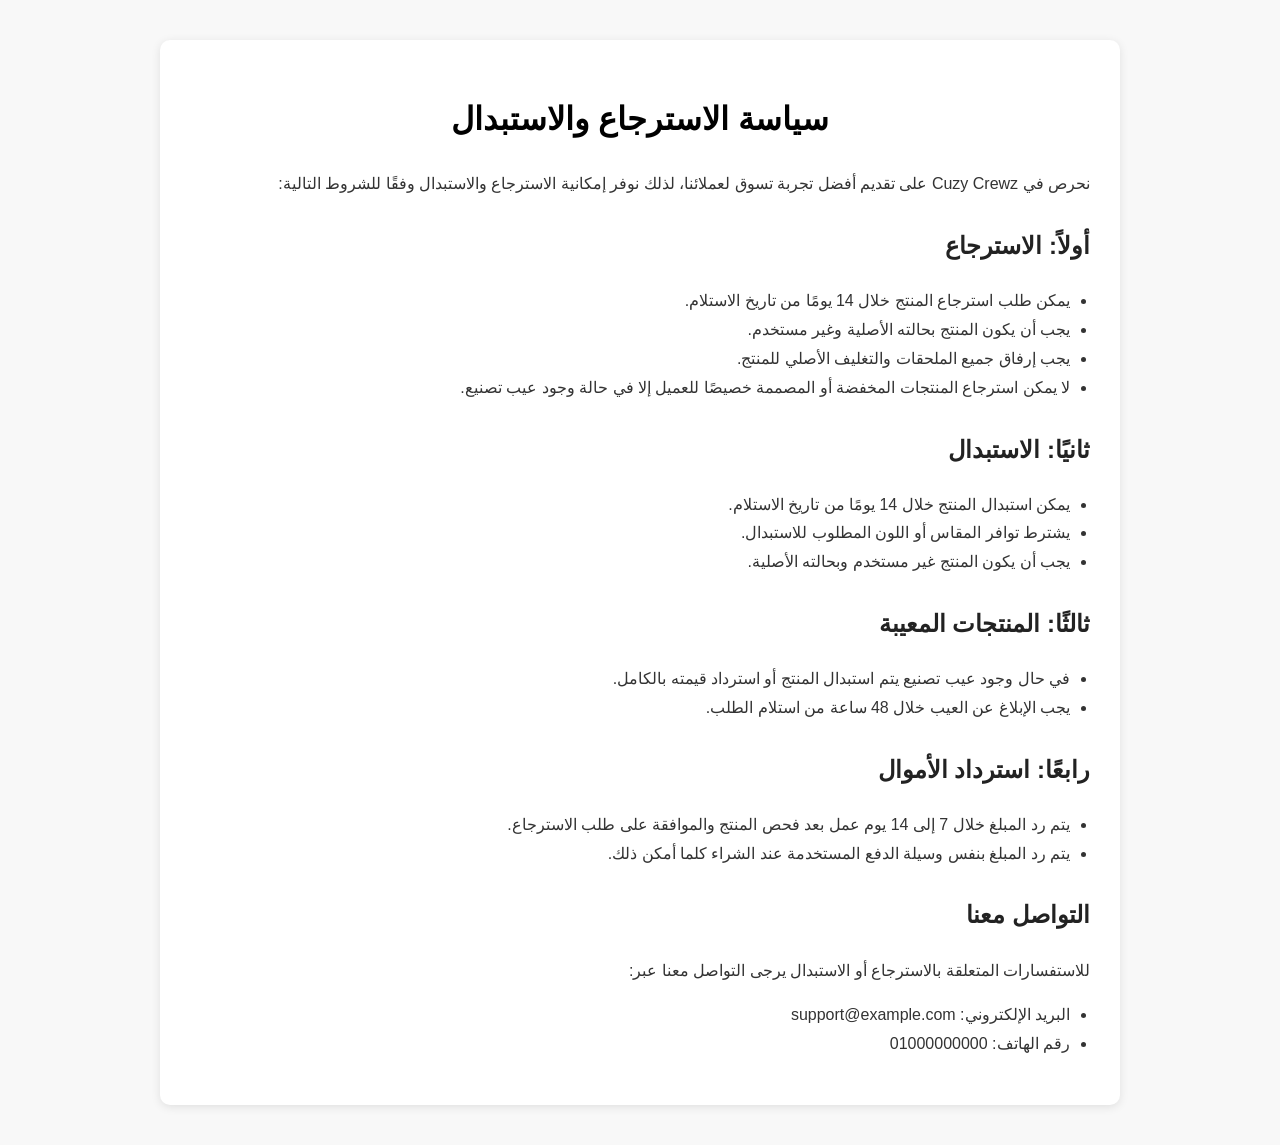
==== سياسه الاسترجاع.html @ b779cc7f "سياسه الاسترجاع" ====
<!DOCTYPE html>
<html lang="ar" dir="rtl">
<head>
    <meta charset="UTF-8">
    <meta name="viewport" content="width=device-width, initial-scale=1.0">
    <title>سياسة الاسترجاع والاستبدال | Cuzy Crewz</title>
    <style>
        body {
            font-family: Arial, sans-serif;
            line-height: 1.8;
            margin: 40px;
            background-color: #f8f8f8;
            color: #333;
        }

        .container {
            max-width: 900px;
            margin: auto;
            background: #fff;
            padding: 30px;
            border-radius: 10px;
            box-shadow: 0 2px 10px rgba(0,0,0,0.1);
        }

        h1 {
            text-align: center;
            color: #000;
        }

        h2 {
            margin-top: 25px;
            color: #222;
        }

        ul {
            padding-right: 20px;
        }
    </style>
</head>
<body>

<div class="container">
    <h1>سياسة الاسترجاع والاستبدال</h1>

    <p>
        نحرص في Cuzy Crewz على تقديم أفضل تجربة تسوق لعملائنا، لذلك نوفر إمكانية
        الاسترجاع والاستبدال وفقًا للشروط التالية:
    </p>

    <h2>أولاً: الاسترجاع</h2>
    <ul>
        <li>يمكن طلب استرجاع المنتج خلال 14 يومًا من تاريخ الاستلام.</li>
        <li>يجب أن يكون المنتج بحالته الأصلية وغير مستخدم.</li>
        <li>يجب إرفاق جميع الملحقات والتغليف الأصلي للمنتج.</li>
        <li>لا يمكن استرجاع المنتجات المخفضة أو المصممة خصيصًا للعميل إلا في حالة وجود عيب تصنيع.</li>
    </ul>

    <h2>ثانيًا: الاستبدال</h2>
    <ul>
        <li>يمكن استبدال المنتج خلال 14 يومًا من تاريخ الاستلام.</li>
        <li>يشترط توافر المقاس أو اللون المطلوب للاستبدال.</li>
        <li>يجب أن يكون المنتج غير مستخدم وبحالته الأصلية.</li>
    </ul>

    <h2>ثالثًا: المنتجات المعيبة</h2>
    <ul>
        <li>في حال وجود عيب تصنيع يتم استبدال المنتج أو استرداد قيمته بالكامل.</li>
        <li>يجب الإبلاغ عن العيب خلال 48 ساعة من استلام الطلب.</li>
    </ul>

    <h2>رابعًا: استرداد الأموال</h2>
    <ul>
        <li>يتم رد المبلغ خلال 7 إلى 14 يوم عمل بعد فحص المنتج والموافقة على طلب الاسترجاع.</li>
        <li>يتم رد المبلغ بنفس وسيلة الدفع المستخدمة عند الشراء كلما أمكن ذلك.</li>
    </ul>

    <h2>التواصل معنا</h2>
    <p>
        للاستفسارات المتعلقة بالاسترجاع أو الاستبدال يرجى التواصل معنا عبر:
    </p>
    <ul>
        <li>البريد الإلكتروني: support@example.com</li>
        <li>رقم الهاتف: 01000000000</li>
    </ul>
</div>

</body>
</html>
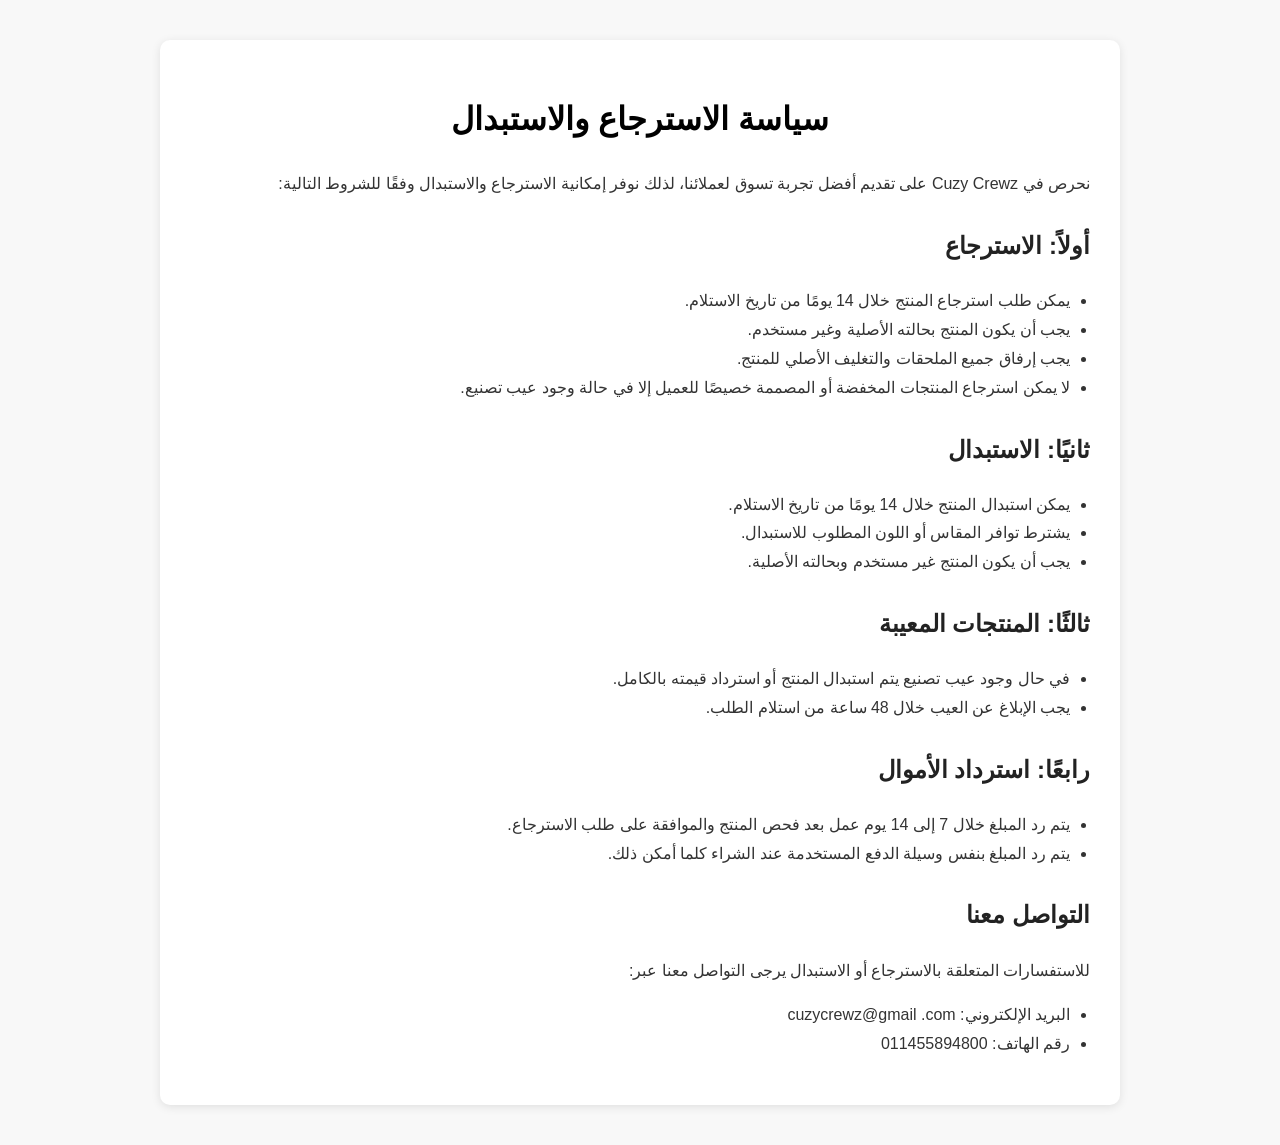
==== commit 6e9db194: "1.2" ====
--- a/سياسه الاسترجاع.html
+++ b/سياسه الاسترجاع.html
@@ -79,8 +79,8 @@
         للاستفسارات المتعلقة بالاسترجاع أو الاستبدال يرجى التواصل معنا عبر:
     </p>
     <ul>
-        <li>البريد الإلكتروني: support@example.com</li>
-        <li>رقم الهاتف: 01000000000</li>
+        <li>البريد الإلكتروني: cuzycrewz@gmail .com</li>
+        <li>رقم الهاتف: 011455894800</li>
     </ul>
 </div>
 
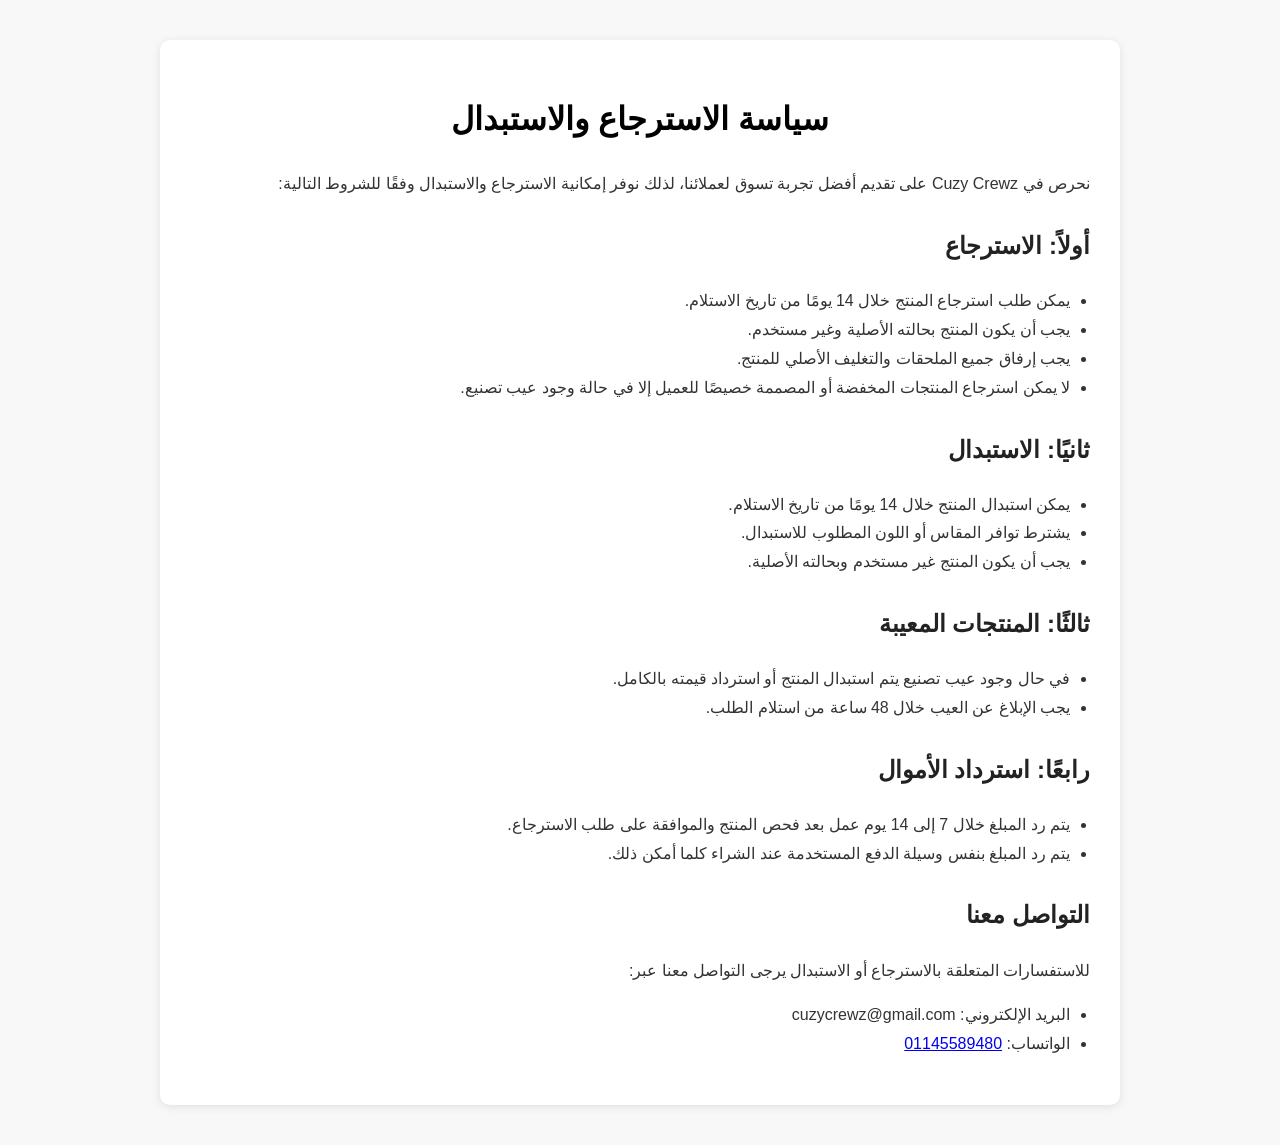
==== commit 19e3db1e: "الشحن والتوصيل 2026" ====
--- a/سياسه الاسترجاع.html
+++ b/سياسه الاسترجاع.html
@@ -79,8 +79,8 @@
         للاستفسارات المتعلقة بالاسترجاع أو الاستبدال يرجى التواصل معنا عبر:
     </p>
     <ul>
-        <li>البريد الإلكتروني: cuzycrewz@gmail .com</li>
-        <li>رقم الهاتف: 011455894800</li>
+        <li>البريد الإلكتروني: cuzycrewz@gmail.com</li>
+        <li>الواتساب: <a href="https://wa.me/201145589480" target="_blank" rel="noopener">01145589480</a></li>
     </ul>
 </div>
 
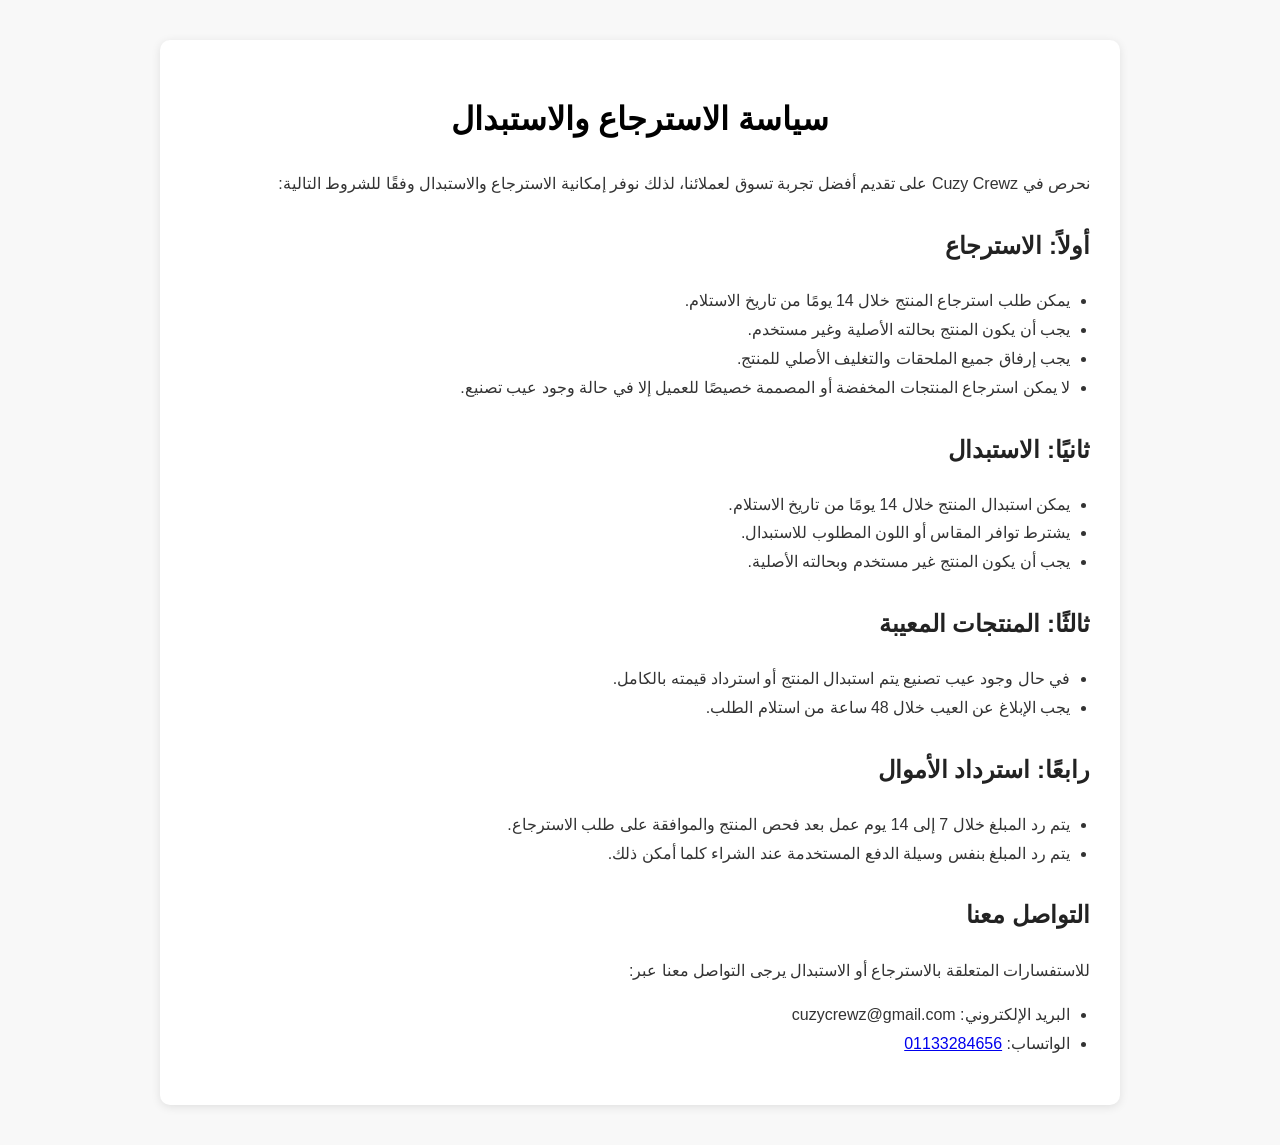
==== commit 9e4fb0ec: "2.3 winter" ====
--- a/سياسه الاسترجاع.html
+++ b/سياسه الاسترجاع.html
@@ -80,7 +80,7 @@
     </p>
     <ul>
         <li>البريد الإلكتروني: cuzycrewz@gmail.com</li>
-        <li>الواتساب: <a href="https://wa.me/201145589480" target="_blank" rel="noopener">01145589480</a></li>
+        <li>الواتساب: <a href="https://wa.me/201133284656" target="_blank" rel="noopener">01133284656</a></li>
     </ul>
 </div>
 
